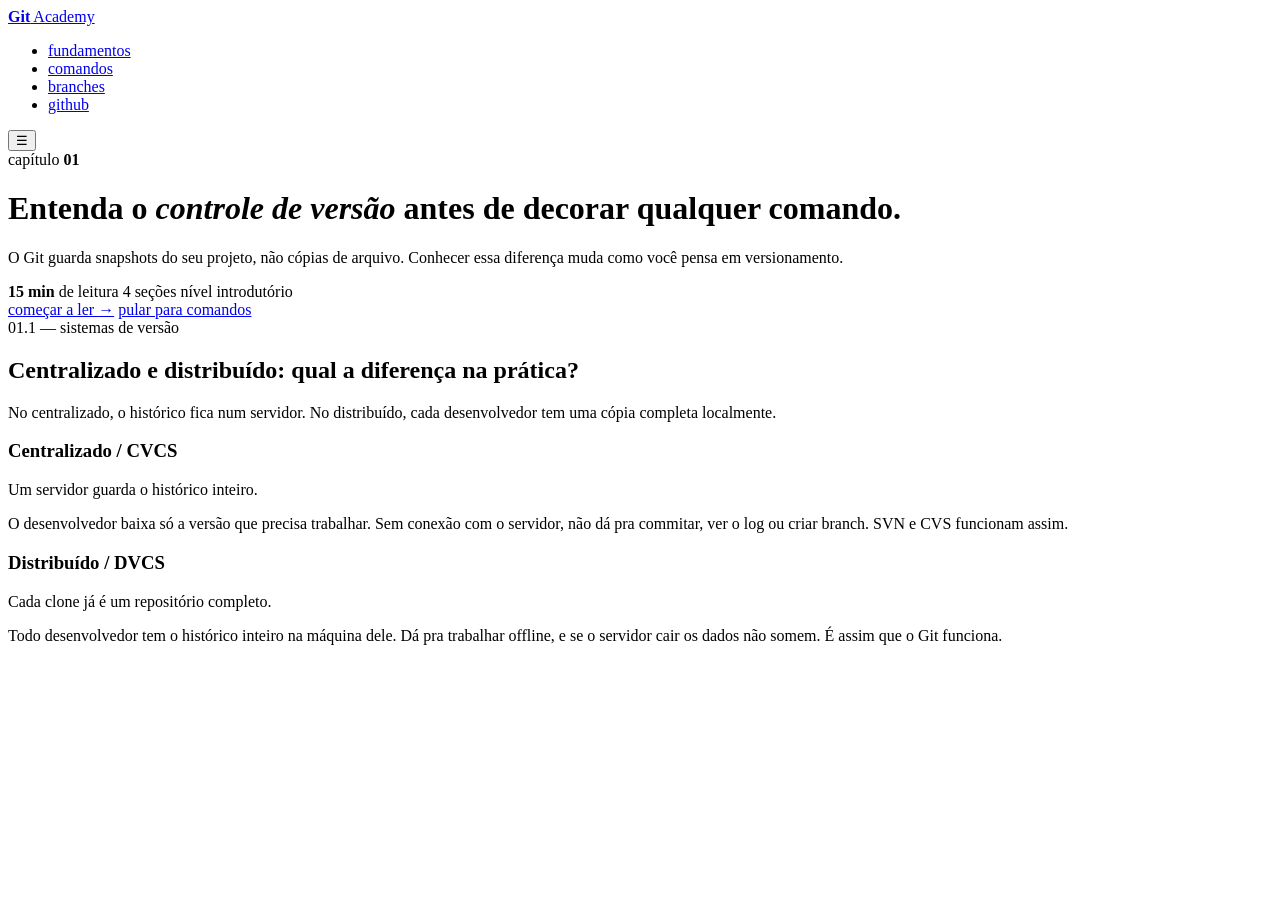
==== index.html @ 359905e3 "feat: adiciona seção de sistemas de versionamento (CVCS e DVCS)" ====
<!DOCTYPE html>
<html lang="pt-BR">

<head>
  <meta charset="UTF-8" />
  <meta name="viewport" content="width=device-width, initial-scale=1.0" />
  <title>Git Academy — 01 / Fundamentos do controle de versão</title>
  <meta name="description"
    content="Material de estudo sobre Git: arquitetura local, histórico e instalação. Projeto acadêmico de Engenharia de Software." />
  <link rel="stylesheet" href="style.css" />
  <link rel="shortcut icon" href="git-icon-logo-png-transparent.png" type="image/x-icon">
</head>

<body>

  <nav class="navbar">
    <div class="nav-inner">
      <a href="index.html" class="nav-brand">
        <span class="dot"></span>
        <span><b>Git</b> Academy</span>
      </a>
      <ul class="nav-links">
        <li><a href="index.html" data-num="01" class="active">fundamentos</a></li>
        <li><a href="comandos.html" data-num="02">comandos</a></li>
        <li><a href="branch.html" data-num="03">branches</a></li>
        <li><a href="github.html" data-num="04">github</a></li>
      </ul>
      <div class="nav-actions">
        <button class="nav-toggle" title="Menu">
          <span>☰</span>
        </button>
      </div>
    </div>
  </nav>

  <header class="hero">
    <div class="container">
      <div class="hero-grid">
        <div class="hero-num">
          capítulo
          <b>01</b>
        </div>
        <div class="hero-content reveal">
          <h1>Entenda o <em>controle de versão</em> antes de decorar qualquer comando.</h1>
          <p class="lead">O Git guarda snapshots do seu projeto, não cópias de arquivo. Conhecer essa diferença muda
            como você pensa em versionamento.</p>
          <div class="hero-meta">
            <span><b>15 min</b> de leitura</span>
            <span>4 seções</span>
            <span>nível introdutório</span>
          </div>
          <div class="actions">
            <a href="#vcs" class="btn primary">começar a ler <span class="arrow">→</span></a>
            <a href="comandos.html" class="btn ghost">pular para comandos</a>
          </div>
        </div>
      </div>
    </div>
  </header>
  <section id="vcs" class="reveal">
    <div class="container">
      <span class="section-label">01.1 — sistemas de versão</span>
      <h2>Centralizado e distribuído: qual a diferença na prática?</h2>
      <p class="sub">No centralizado, o histórico fica num servidor. No distribuído, cada desenvolvedor tem uma cópia
        completa localmente.</p>

      <div class="split">
        <div>
          <h3>Centralizado / CVCS</h3>
          <p class="big">Um servidor guarda o histórico inteiro.</p>
          <p>O desenvolvedor baixa só a versão que precisa trabalhar. Sem conexão com o servidor, não dá pra commitar,
            ver o log ou criar branch. SVN e CVS funcionam assim.</p>
        </div>
        <div class="winner">
          <h3>Distribuído / DVCS</h3>
          <p class="big">Cada clone já é um repositório completo.</p>
          <p>Todo desenvolvedor tem o histórico inteiro na máquina dele. Dá pra trabalhar offline, e se o servidor cair
            os dados não somem. É assim que o Git funciona.</p>
        </div>
      </div>
    </div>
  </section>

  <script src="main.js"></script>
</body>

</html>
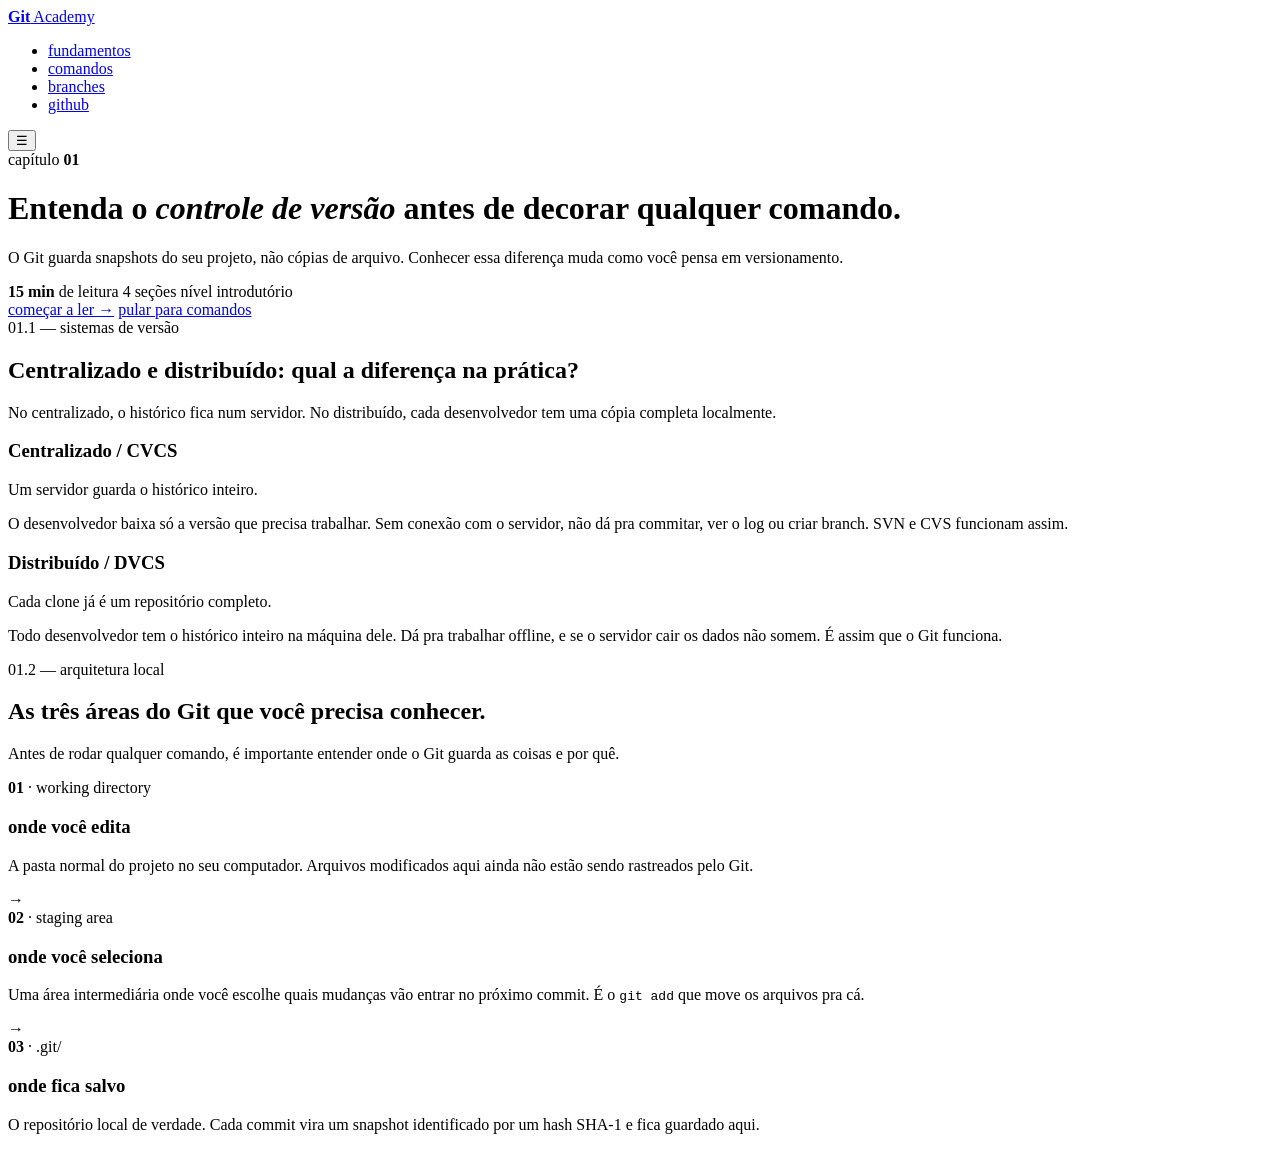
==== commit 89a7638f: "feat: adiciona seção das três áreas do Git" ====
--- a/index.html
+++ b/index.html
@@ -80,6 +80,36 @@
       </div>
     </div>
   </section>
+  <section id="areas" class="reveal">
+    <div class="container">
+      <span class="section-label">01.2 — arquitetura local</span>
+      <h2>As três áreas do Git que você precisa conhecer.</h2>
+      <p class="sub">Antes de rodar qualquer comando, é importante entender onde o Git guarda as coisas e por quê.</p>
+
+      <div class="stages">
+        <div class="stage">
+          <div class="stage-num"><b>01</b> · working directory</div>
+          <h3>onde você edita</h3>
+          <p>A pasta normal do projeto no seu computador. Arquivos modificados aqui ainda não estão sendo rastreados
+            pelo Git.</p>
+          <div class="arrow-r">→</div>
+        </div>
+        <div class="stage">
+          <div class="stage-num"><b>02</b> · staging area</div>
+          <h3>onde você seleciona</h3>
+          <p>Uma área intermediária onde você escolhe quais mudanças vão entrar no próximo commit. É o
+            <code>git add</code> que move os arquivos pra cá.</p>
+          <div class="arrow-r">→</div>
+        </div>
+        <div class="stage">
+          <div class="stage-num"><b>03</b> · .git/</div>
+          <h3>onde fica salvo</h3>
+          <p>O repositório local de verdade. Cada commit vira um snapshot identificado por um hash SHA-1 e fica
+            guardado aqui.</p>
+        </div>
+      </div>
+    </div>
+  </section>
 
   <script src="main.js"></script>
 </body>
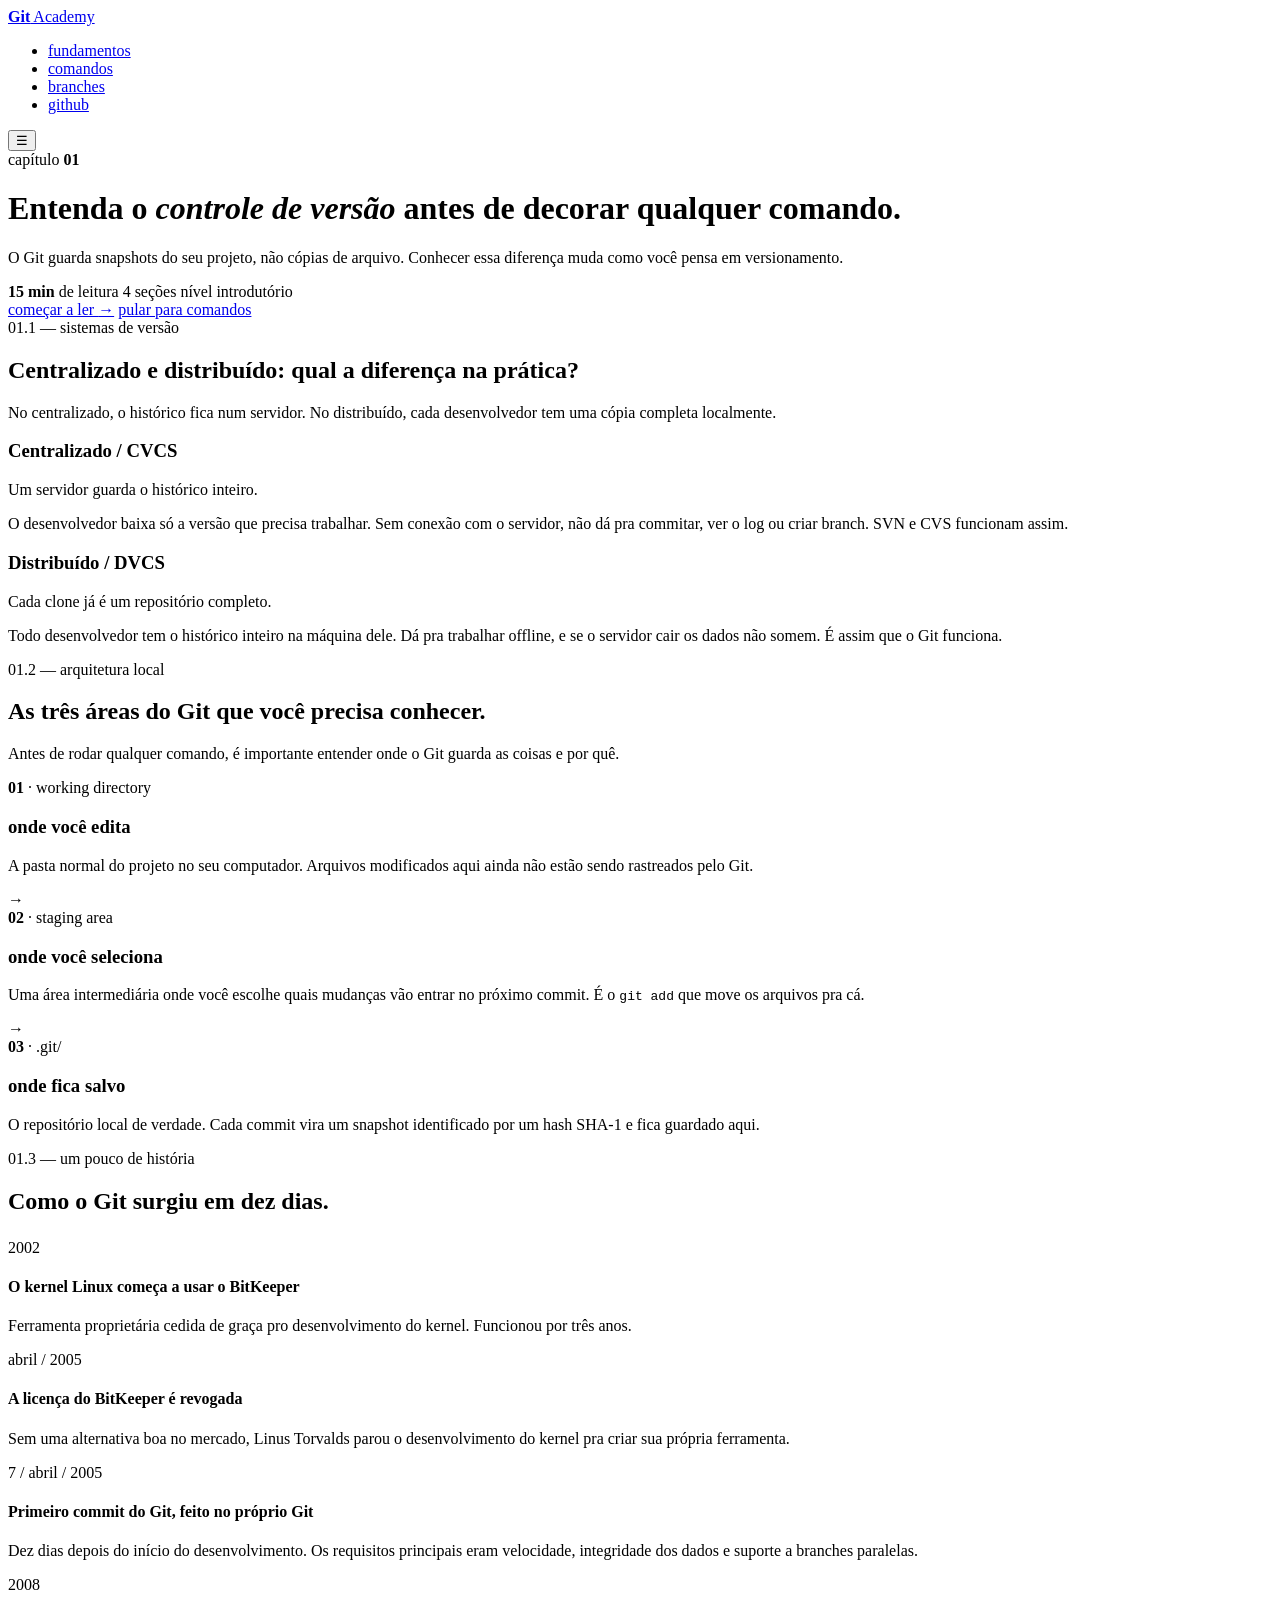
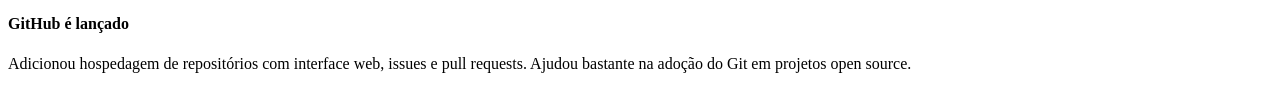
==== commit 2dc6c328: "feat: adiciona timeline histórica do Git" ====
--- a/index.html
+++ b/index.html
@@ -110,6 +110,38 @@
       </div>
     </div>
   </section>
+  <section id="historia" class="reveal">
+    <div class="container">
+      <span class="section-label">01.3 — um pouco de história</span>
+      <h2>Como o Git surgiu em dez dias.</h2>
+
+      <div class="timeline" style="margin-top: 24px;">
+        <div class="t-item">
+          <span class="t-year">2002</span>
+          <h4>O kernel Linux começa a usar o BitKeeper</h4>
+          <p>Ferramenta proprietária cedida de graça pro desenvolvimento do kernel. Funcionou por três anos.</p>
+        </div>
+        <div class="t-item">
+          <span class="t-year">abril / 2005</span>
+          <h4>A licença do BitKeeper é revogada</h4>
+          <p>Sem uma alternativa boa no mercado, Linus Torvalds parou o desenvolvimento do kernel pra criar sua própria
+            ferramenta.</p>
+        </div>
+        <div class="t-item">
+          <span class="t-year">7 / abril / 2005</span>
+          <h4>Primeiro commit do Git, feito no próprio Git</h4>
+          <p>Dez dias depois do início do desenvolvimento. Os requisitos principais eram velocidade, integridade dos
+            dados e suporte a branches paralelas.</p>
+        </div>
+        <div class="t-item">
+          <span class="t-year">2008</span>
+          <h4>GitHub é lançado</h4>
+          <p>Adicionou hospedagem de repositórios com interface web, issues e pull requests. Ajudou bastante na adoção
+            do Git em projetos open source.</p>
+        </div>
+      </div>
+    </div>
+  </section>
 
   <script src="main.js"></script>
 </body>
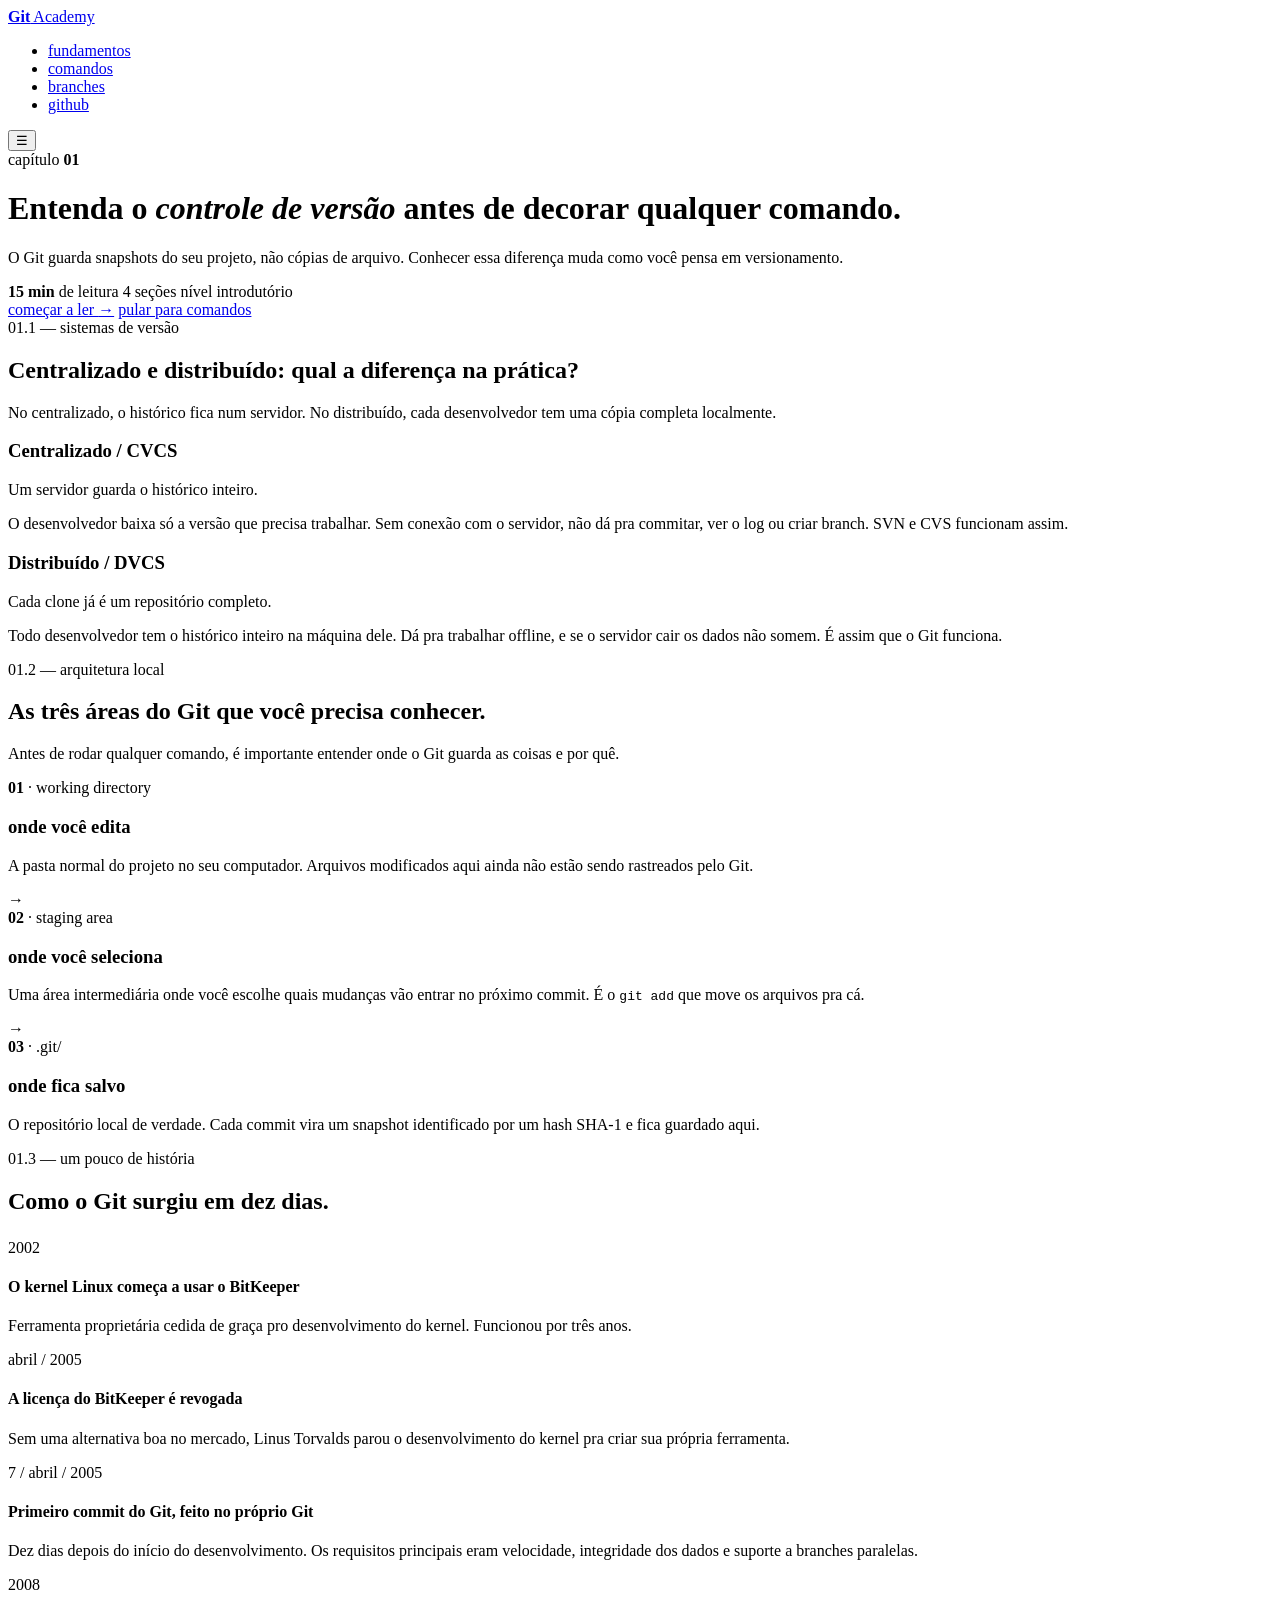
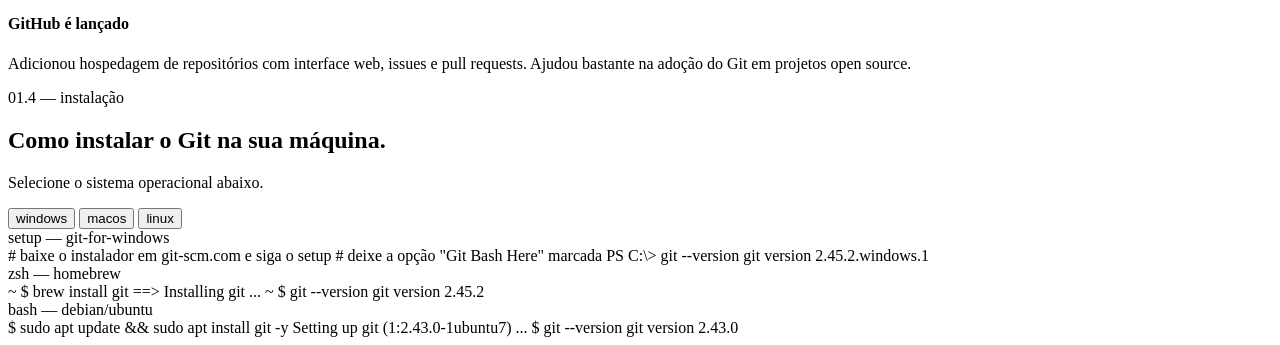
==== commit 66fbb143: "feat: adiciona seção de instalação por sistema operacional" ====
--- a/index.html
+++ b/index.html
@@ -142,6 +142,56 @@
       </div>
     </div>
   </section>
+  <section id="instalar" class="reveal">
+    <div class="container">
+      <span class="section-label">01.4 — instalação</span>
+      <h2>Como instalar o Git na sua máquina.</h2>
+      <p class="sub">Selecione o sistema operacional abaixo.</p>
+
+      <div class="tabs">
+        <button class="tab-btn active" data-tab="win">windows</button>
+        <button class="tab-btn" data-tab="mac">macos</button>
+        <button class="tab-btn" data-tab="linux">linux</button>
+      </div>
+
+      <div class="tab-panel active" id="win">
+        <div class="terminal">
+          <div class="terminal-bar"><span class="d"></span><span class="d"></span><span class="d"></span><span
+              class="name">setup — git-for-windows</span></div>
+          <div class="terminal-body">
+            <span class="out"># baixe o instalador em git-scm.com e siga o setup</span>
+            <span class="out"># deixe a opção "Git Bash Here" marcada</span>
+            <span class="prompt">PS C:\&gt;</span> <span class="cmd">git --version</span>
+            <span class="out">git version 2.45.2.windows.1</span>
+          </div>
+        </div>
+      </div>
+      <div class="tab-panel" id="mac">
+        <div class="terminal">
+          <div class="terminal-bar"><span class="d"></span><span class="d"></span><span class="d"></span><span
+              class="name">zsh — homebrew</span></div>
+          <div class="terminal-body">
+            <span class="prompt">~ $</span> <span class="cmd">brew install git</span>
+            <span class="out">==&gt; Installing git ...</span>
+            <span class="prompt">~ $</span> <span class="cmd">git --version</span>
+            <span class="out">git version 2.45.2</span>
+          </div>
+        </div>
+      </div>
+      <div class="tab-panel" id="linux">
+        <div class="terminal">
+          <div class="terminal-bar"><span class="d"></span><span class="d"></span><span class="d"></span><span
+              class="name">bash — debian/ubuntu</span></div>
+          <div class="terminal-body">
+            <span class="prompt">$</span> <span class="cmd">sudo apt update &amp;&amp; sudo apt install git -y</span>
+            <span class="out">Setting up git (1:2.43.0-1ubuntu7) ...</span>
+            <span class="prompt">$</span> <span class="cmd">git --version</span>
+            <span class="out">git version 2.43.0</span>
+          </div>
+        </div>
+      </div>
+    </div>
+  </section>
 
   <script src="main.js"></script>
 </body>
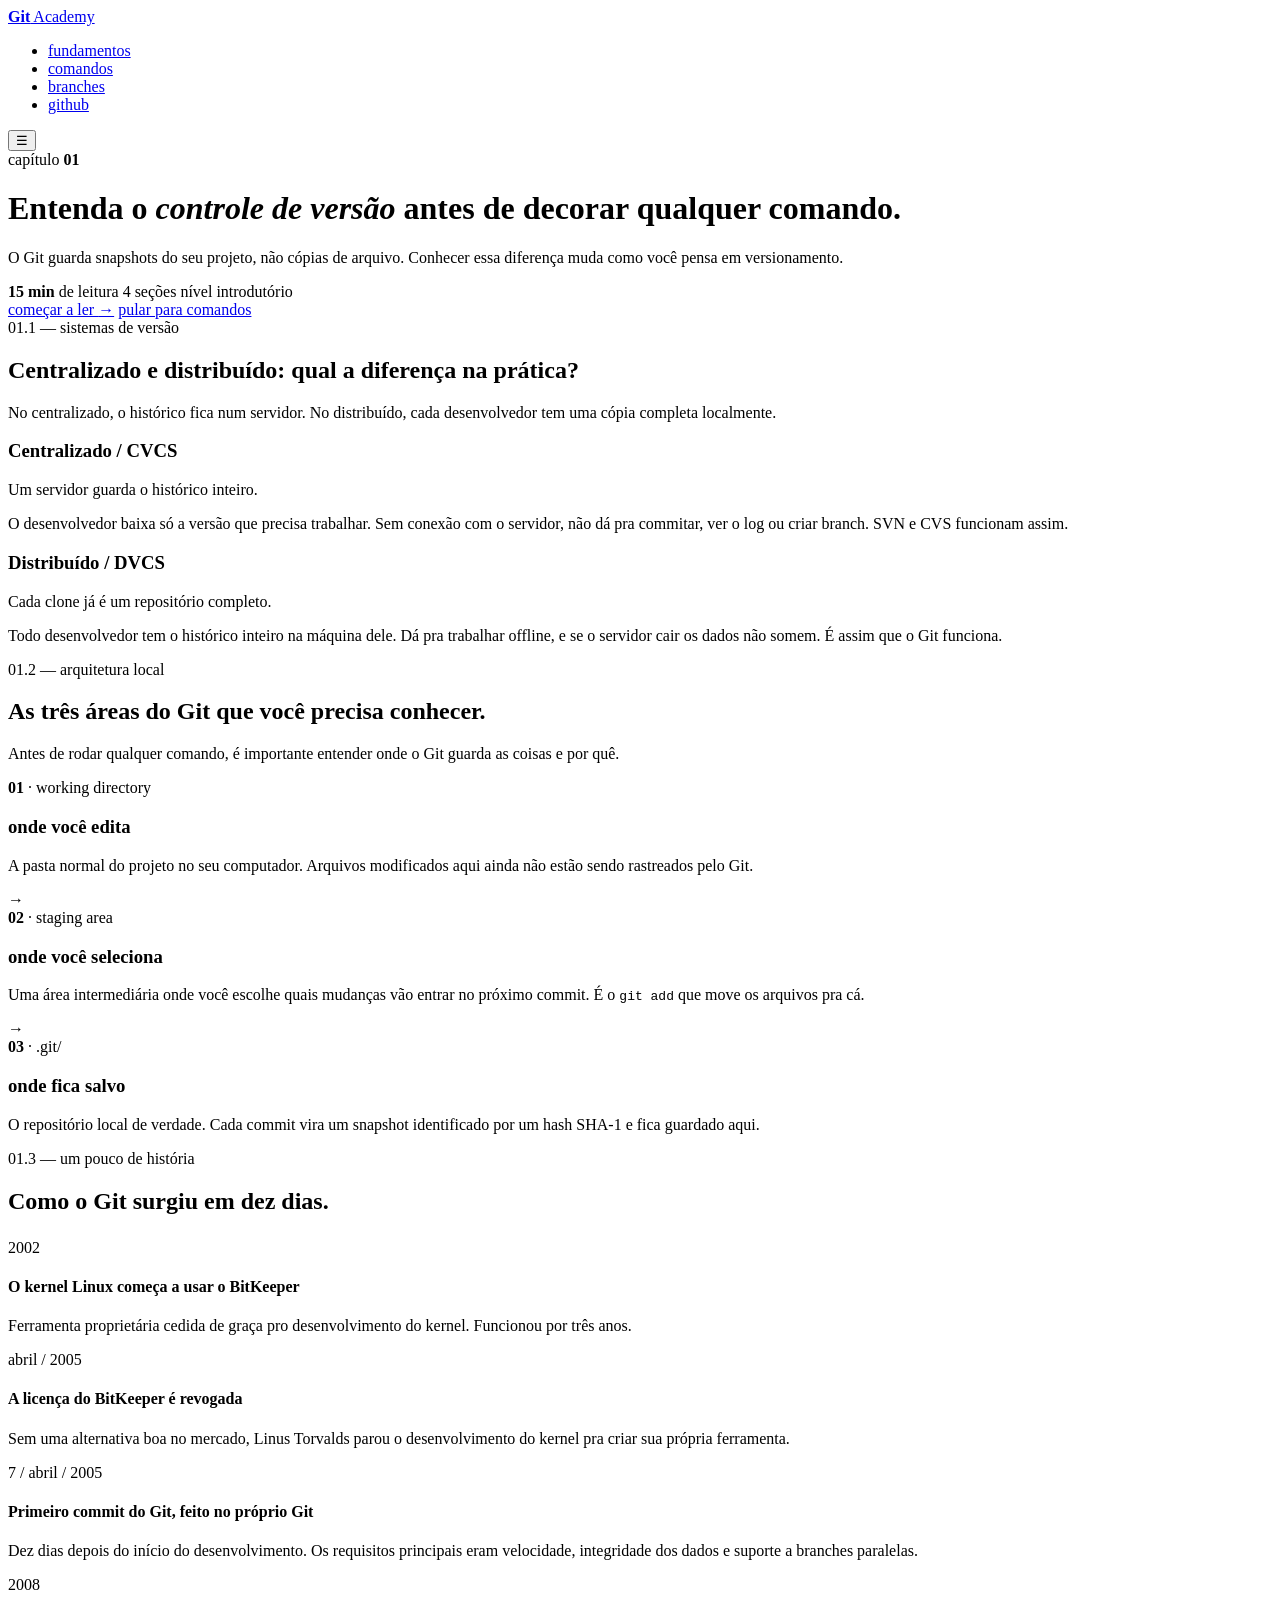
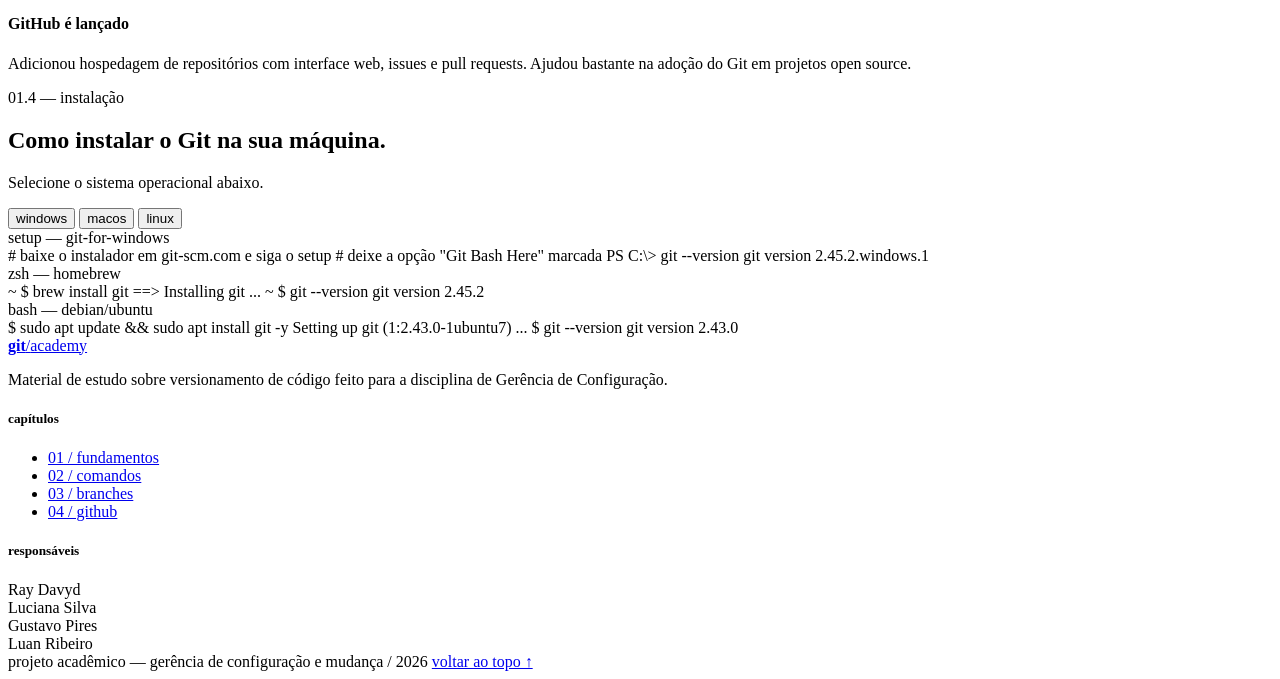
==== commit b177ed2e: "feat: adiciona footer com membros da equipe" ====
--- a/index.html
+++ b/index.html
@@ -192,6 +192,41 @@
       </div>
     </div>
   </section>
+  <footer class="footer">
+    <div class="container">
+      <div class="footer-top">
+        <div>
+          <a href="index.html" class="nav-brand" style="margin-bottom: 16px;">
+            <span class="dot"></span>
+            <span><b>git</b><span class="slash">/</span>academy</span>
+          </a>
+          <p>Material de estudo sobre versionamento de código feito para a disciplina de Gerência de Configuração.</p>
+        </div>
+        <div>
+          <h5>capítulos</h5>
+          <ul>
+            <li><a href="index.html">01 / fundamentos</a></li>
+            <li><a href="comandos.html">02 / comandos</a></li>
+            <li><a href="branch.html">03 / branches</a></li>
+            <li><a href="github.html">04 / github</a></li>
+          </ul>
+        </div>
+        <div>
+          <h5>responsáveis</h5>
+          <div class="team-list">
+            <div class="team-row"><span></span><span>Ray Davyd</span></div>
+            <div class="team-row"><span></span><span>Luciana Silva</span></div>
+            <div class="team-row"><span></span><span>Gustavo Pires</span></div>
+            <div class="team-row"><span></span><span>Luan Ribeiro</span></div>
+          </div>
+        </div>
+      </div>
+      <div class="footer-bottom">
+        <span>projeto acadêmico — gerência de configuração e mudança / 2026</span>
+        <a href="#top" onclick="window.scrollTo({top:0,behavior:'smooth'});return false;">voltar ao topo ↑</a>
+      </div>
+    </div>
+  </footer>
 
   <script src="main.js"></script>
 </body>
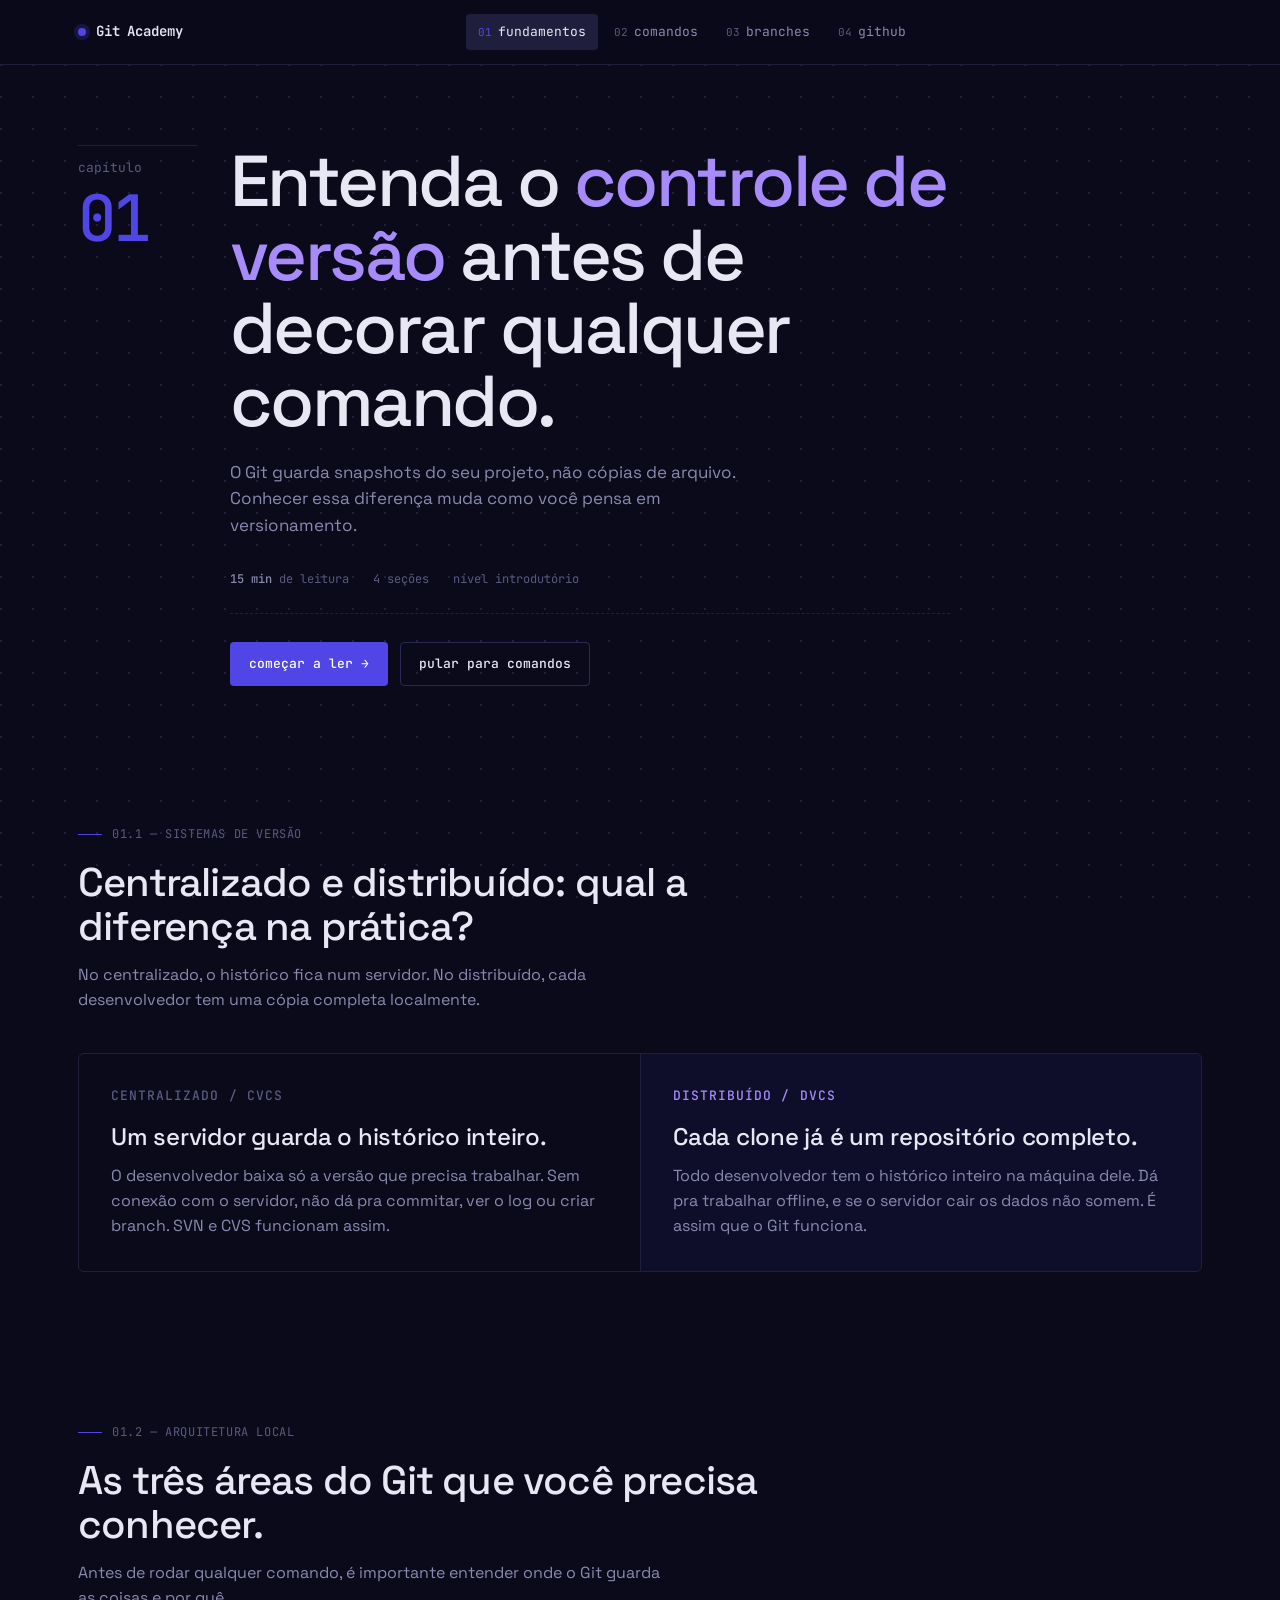
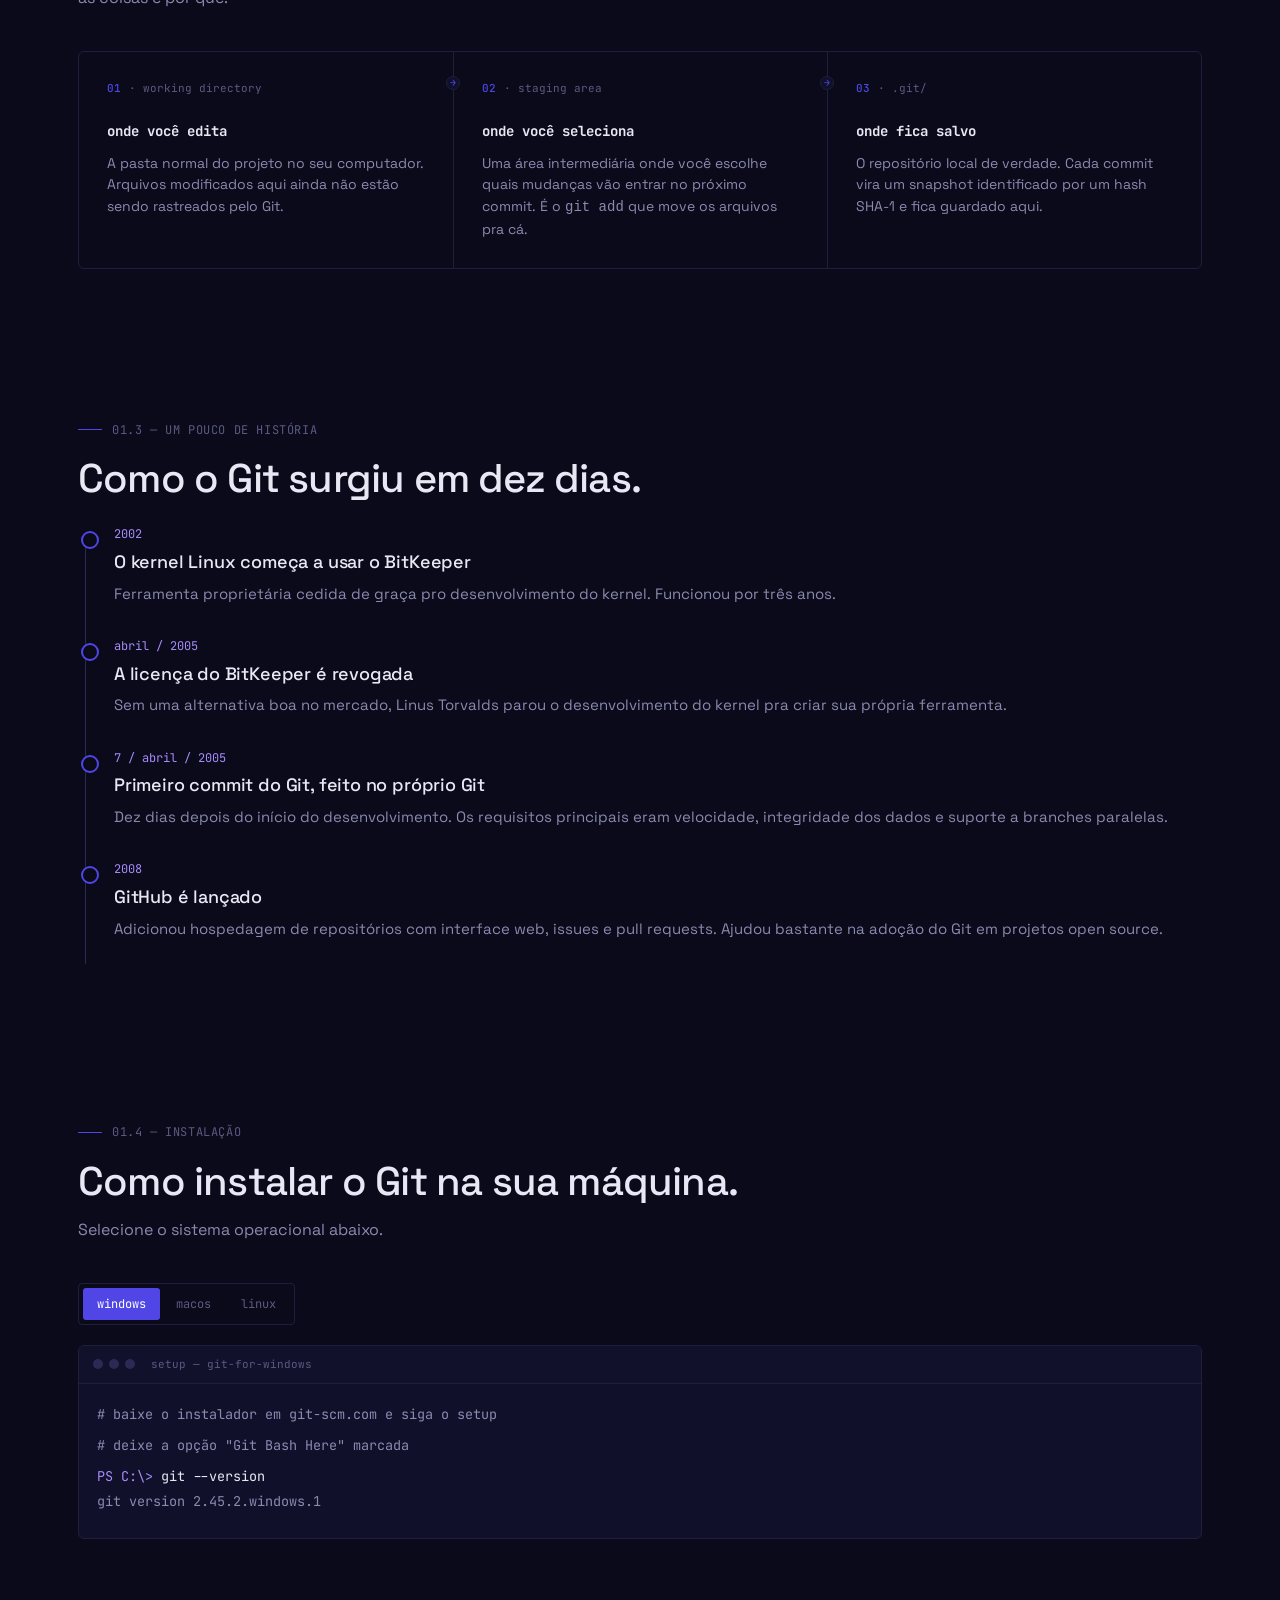
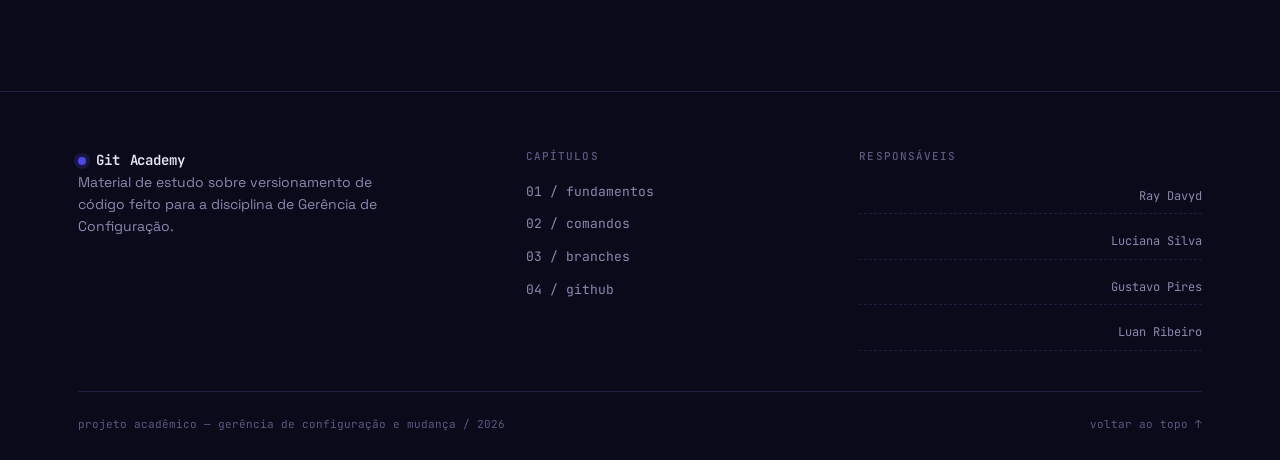
==== commit 341d1254: "Fix: correcao de textos, retirada de estilos e correcao do menu" ====
--- a/index.html
+++ b/index.html
@@ -98,7 +98,8 @@
           <div class="stage-num"><b>02</b> · staging area</div>
           <h3>onde você seleciona</h3>
           <p>Uma área intermediária onde você escolhe quais mudanças vão entrar no próximo commit. É o
-            <code>git add</code> que move os arquivos pra cá.</p>
+            <code>git add</code> que move os arquivos pra cá.
+          </p>
           <div class="arrow-r">→</div>
         </div>
         <div class="stage">
@@ -196,9 +197,8 @@
     <div class="container">
       <div class="footer-top">
         <div>
-          <a href="index.html" class="nav-brand" style="margin-bottom: 16px;">
-            <span class="dot"></span>
-            <span><b>git</b><span class="slash">/</span>academy</span>
+          <a href="index.html" class="nav-brand">
+            <span class="dot"></span><span><b>Git</b></span>Academy</span>
           </a>
           <p>Material de estudo sobre versionamento de código feito para a disciplina de Gerência de Configuração.</p>
         </div>
--- a/style.css
+++ b/style.css
@@ -0,0 +1,984 @@
+@import url('https://fonts.googleapis.com/css2?family=Space+Grotesk:wght@400;500;600;700&family=JetBrains+Mono:wght@400;500;600&display=swap');
+
+:root {
+  --bg: #0a0a1a;
+  --bg-elev: #10102a;
+  --line: #1f1f3d;
+  --line-strong: #2a2a55;
+  --text: #e8e8f4;
+  --text-dim: #8a8ab0;
+  --text-mute: #5a5a82;
+  --indigo: #4f46e5;
+  --indigo-soft: #6366f1;
+  --violet: #a78bfa;
+  --ok: #4ade80;
+
+  --font-display: 'Space Grotesk', system-ui, sans-serif;
+  --font-mono: 'JetBrains Mono', ui-monospace, monospace;
+
+  --maxw: 1180px;
+  --radius: 6px;
+}
+
+* {
+  box-sizing: border-box;
+  margin: 0;
+  padding: 0;
+}
+
+html {
+  scroll-behavior: smooth;
+}
+
+body {
+  font-family: var(--font-display);
+  background: var(--bg);
+  color: var(--text);
+  line-height: 1.55;
+  font-size: 16px;
+  -webkit-font-smoothing: antialiased;
+  background-image: radial-gradient(circle at 1px 1px, var(--line) 1px, transparent 0);
+  background-size: 32px 32px;
+  background-attachment: fixed;
+}
+
+::selection {
+  background: var(--indigo);
+  color: #fff;
+}
+
+a {
+  color: inherit;
+  text-decoration: none;
+}
+
+.container {
+  max-width: var(--maxw);
+  margin: 0 auto;
+  padding: 0 28px;
+}
+
+/* Nav */
+.navbar {
+  position: sticky;
+  top: 0;
+  z-index: 50;
+  background: color-mix(in oklab, var(--bg) 85%, transparent);
+  backdrop-filter: blur(14px);
+  border-bottom: 1px solid var(--line);
+}
+
+.nav-inner {
+  max-width: var(--maxw);
+  margin: 0 auto;
+  padding: 14px 28px;
+  display: flex;
+  align-items: center;
+  justify-content: space-between;
+  gap: 24px;
+}
+
+.nav-brand {
+  display: inline-flex;
+  align-items: center;
+  gap: 10px;
+  font-family: var(--font-mono);
+  font-weight: 600;
+  font-size: 14px;
+  letter-spacing: -0.01em;
+}
+
+.nav-brand .dot {
+  width: 8px;
+  height: 8px;
+  border-radius: 50%;
+  background: var(--indigo);
+  box-shadow: 0 0 0 4px color-mix(in oklab, var(--indigo) 20%, transparent);
+}
+
+.nav-brand .slash {
+  color: var(--text-mute);
+}
+
+.nav-brand b {
+  color: var(--text);
+  font-weight: 600;
+}
+
+.nav-links {
+  display: flex;
+  gap: 4px;
+  list-style: none;
+}
+
+.nav-links a {
+  font-family: var(--font-mono);
+  font-size: 13px;
+  color: var(--text-dim);
+  padding: 8px 12px;
+  border-radius: 4px;
+  transition: color .15s, background .15s;
+  display: inline-flex;
+  align-items: center;
+  gap: 6px;
+}
+
+.nav-links a::before {
+  content: attr(data-num);
+  color: var(--text-mute);
+  font-size: 11px;
+}
+
+.nav-links a:hover {
+  color: var(--text);
+}
+
+.nav-links a.active {
+  color: var(--text);
+  background: var(--line);
+}
+
+.nav-links a.active::before {
+  color: var(--indigo);
+}
+
+.nav-actions {
+  display: flex;
+  gap: 8px;
+  align-items: center;
+}
+
+.nav-toggle {
+  background: transparent;
+  border: 1px solid var(--line);
+  color: var(--text-dim);
+  width: 34px;
+  height: 34px;
+  border-radius: 4px;
+  cursor: pointer;
+  display: none;
+  align-items: center;
+  justify-content: center;
+  font-size: 16px;
+  transition: border-color .15s, color .15s;
+}
+
+.nav-toggle:hover {
+  color: var(--text);
+  border-color: var(--line-strong);
+}
+
+/* Hero */
+.hero {
+  padding: 80px 0 60px;
+  position: relative;
+  overflow: hidden;
+}
+
+.hero-grid {
+  display: grid;
+  grid-template-columns: 120px 1fr;
+  gap: 32px;
+  align-items: start;
+}
+
+.hero-num {
+  font-family: var(--font-mono);
+  font-size: 13px;
+  color: var(--text-mute);
+  padding-top: 12px;
+  border-top: 1px solid var(--line);
+}
+
+.hero-num b {
+  color: var(--indigo);
+  font-weight: 500;
+  display: block;
+  font-size: 64px;
+  line-height: 1;
+  margin-top: 8px;
+  letter-spacing: -0.04em;
+}
+
+.hero-content {
+  max-width: 720px;
+}
+
+.hero h1 {
+  font-size: clamp(40px, 6vw, 72px);
+  line-height: 1.02;
+  font-weight: 500;
+  letter-spacing: -0.035em;
+  margin-bottom: 20px;
+}
+
+.hero h1 em {
+  font-style: normal;
+  color: var(--violet);
+  position: relative;
+}
+
+.hero h1 em::after {
+  content: '';
+  position: absolute;
+  left: 0;
+  right: 0;
+  bottom: 4px;
+  height: 8px;
+  background: color-mix(in oklab, var(--indigo) 35%, transparent);
+  z-index: -1;
+}
+
+.hero .lead {
+  font-size: 17px;
+  color: var(--text-dim);
+  max-width: 560px;
+  margin-bottom: 32px;
+}
+
+.hero-meta {
+  display: flex;
+  gap: 24px;
+  flex-wrap: wrap;
+  font-family: var(--font-mono);
+  font-size: 12px;
+  color: var(--text-mute);
+  margin-bottom: 28px;
+  padding-bottom: 24px;
+  border-bottom: 1px dashed var(--line);
+}
+
+.hero-meta span b {
+  color: var(--text-dim);
+  font-weight: 500;
+}
+
+.actions {
+  display: flex;
+  gap: 12px;
+  flex-wrap: wrap;
+}
+
+.btn {
+  display: inline-flex;
+  align-items: center;
+  gap: 8px;
+  padding: 11px 18px;
+  border-radius: 4px;
+  font-family: var(--font-mono);
+  font-size: 13px;
+  font-weight: 500;
+  cursor: pointer;
+  border: 1px solid transparent;
+  transition: transform .15s, background .15s, border-color .15s;
+}
+
+.btn.primary {
+  background: var(--indigo);
+  color: #fff;
+}
+
+.btn.primary:hover {
+  background: var(--indigo-soft);
+  transform: translateY(-1px);
+}
+
+.btn.ghost {
+  background: transparent;
+  border-color: var(--line-strong);
+  color: var(--text);
+}
+
+.btn.ghost:hover {
+  border-color: var(--violet);
+  color: var(--violet);
+}
+
+.btn .arrow {
+  transition: transform .15s;
+}
+
+.btn:hover .arrow {
+  transform: translateX(3px);
+}
+
+/* Sections */
+section {
+  padding: 72px 0;
+  position: relative;
+}
+
+.section-label {
+  display: inline-flex;
+  align-items: center;
+  gap: 10px;
+  font-family: var(--font-mono);
+  font-size: 12px;
+  color: var(--text-mute);
+  margin-bottom: 18px;
+  text-transform: uppercase;
+  letter-spacing: 0.05em;
+}
+
+.section-label::before {
+  content: '';
+  width: 24px;
+  height: 1px;
+  background: var(--indigo);
+}
+
+section h2 {
+  font-size: clamp(28px, 3.6vw, 40px);
+  line-height: 1.1;
+  font-weight: 500;
+  letter-spacing: -0.02em;
+  max-width: 720px;
+  margin-bottom: 14px;
+}
+
+section .sub {
+  color: var(--text-dim);
+  max-width: 600px;
+  font-size: 16px;
+  margin-bottom: 40px;
+}
+
+/* Split */
+.split {
+  display: grid;
+  grid-template-columns: 1fr 1fr;
+  border: 1px solid var(--line);
+  border-radius: var(--radius);
+  overflow: hidden;
+}
+
+.split > div {
+  padding: 32px;
+}
+
+.split > div + div {
+  border-left: 1px solid var(--line);
+}
+
+.split h3 {
+  font-family: var(--font-mono);
+  font-size: 13px;
+  font-weight: 500;
+  color: var(--text-mute);
+  text-transform: uppercase;
+  letter-spacing: 0.08em;
+  margin-bottom: 16px;
+}
+
+.split p {
+  color: var(--text-dim);
+}
+
+.split .big {
+  font-size: 24px;
+  line-height: 1.25;
+  color: var(--text);
+  margin-bottom: 12px;
+  font-weight: 500;
+  letter-spacing: -0.01em;
+}
+
+.split .winner {
+  background: color-mix(in oklab, var(--indigo) 8%, transparent);
+}
+
+.split .winner h3 {
+  color: var(--violet);
+}
+
+/* Stages */
+.stages {
+  display: grid;
+  grid-template-columns: repeat(3, 1fr);
+  border: 1px solid var(--line);
+  border-radius: var(--radius);
+}
+
+.stage {
+  padding: 28px;
+  position: relative;
+}
+
+.stage + .stage {
+  border-left: 1px solid var(--line);
+}
+
+.stage-num {
+  font-family: var(--font-mono);
+  font-size: 11px;
+  color: var(--text-mute);
+  margin-bottom: 24px;
+  display: flex;
+  align-items: center;
+  gap: 8px;
+}
+
+.stage-num b {
+  color: var(--indigo);
+  font-weight: 500;
+}
+
+.stage h3 {
+  font-family: var(--font-mono);
+  font-size: 14px;
+  margin-bottom: 10px;
+  color: var(--text);
+}
+
+.stage p {
+  color: var(--text-dim);
+  font-size: 14px;
+}
+
+.stage .arrow-r {
+  position: absolute;
+  right: -7px;
+  top: 24px;
+  width: 14px;
+  height: 14px;
+  background: var(--bg-elev);
+  border: 1px solid var(--line);
+  border-radius: 50%;
+  display: flex;
+  align-items: center;
+  justify-content: center;
+  color: var(--indigo);
+  font-family: var(--font-mono);
+  font-size: 10px;
+  z-index: 2;
+}
+
+.stage:last-child .arrow-r {
+  display: none;
+}
+
+/* Timeline */
+.timeline {
+  position: relative;
+  padding-left: 32px;
+}
+
+.timeline::before {
+  content: '';
+  position: absolute;
+  left: 7px;
+  top: 8px;
+  bottom: 8px;
+  width: 1px;
+  background: var(--line-strong);
+}
+
+.t-item {
+  position: relative;
+  padding-bottom: 32px;
+  padding-left: 4px;
+}
+
+.t-item::before {
+  content: '';
+  position: absolute;
+  left: -29px;
+  top: 6px;
+  width: 14px;
+  height: 14px;
+  border-radius: 50%;
+  background: var(--bg);
+  border: 2px solid var(--indigo);
+}
+
+.t-year {
+  font-family: var(--font-mono);
+  font-size: 12px;
+  color: var(--violet);
+  display: block;
+  margin-bottom: 4px;
+}
+
+.t-item h4 {
+  font-size: 18px;
+  font-weight: 500;
+  margin-bottom: 6px;
+  letter-spacing: -0.01em;
+}
+
+.t-item p {
+  color: var(--text-dim);
+  font-size: 15px;
+}
+
+/* Tabs */
+.tabs {
+  display: inline-flex;
+  border: 1px solid var(--line);
+  border-radius: 4px;
+  padding: 4px;
+  margin-bottom: 20px;
+  gap: 2px;
+}
+
+.tab-btn {
+  background: transparent;
+  border: none;
+  color: var(--text-mute);
+  font-family: var(--font-mono);
+  font-size: 12px;
+  padding: 8px 14px;
+  cursor: pointer;
+  border-radius: 3px;
+  transition: color .15s, background .15s;
+}
+
+.tab-btn:hover {
+  color: var(--text);
+}
+
+.tab-btn.active {
+  background: var(--indigo);
+  color: #fff;
+}
+
+.tab-panel {
+  display: none;
+}
+
+.tab-panel.active {
+  display: block;
+}
+
+/* Terminal */
+.terminal {
+  border: 1px solid var(--line);
+  border-radius: var(--radius);
+  overflow: hidden;
+  background: var(--bg-elev);
+  font-family: var(--font-mono);
+  font-size: 13.5px;
+}
+
+.terminal-bar {
+  display: flex;
+  align-items: center;
+  gap: 6px;
+  padding: 10px 14px;
+  border-bottom: 1px solid var(--line);
+  background: color-mix(in oklab, var(--bg-elev) 90%, var(--line));
+}
+
+.terminal-bar .d {
+  width: 10px;
+  height: 10px;
+  border-radius: 50%;
+  background: var(--line-strong);
+}
+
+.terminal-bar .name {
+  margin-left: 10px;
+  font-size: 11px;
+  color: var(--text-mute);
+}
+
+.terminal-body {
+  padding: 16px 18px;
+}
+
+.terminal-body .prompt {
+  color: var(--violet);
+}
+
+.terminal-body .cmd {
+  color: var(--text);
+}
+
+.terminal-body .out {
+  color: var(--text-dim);
+  display: block;
+  margin: 4px 0 10px;
+}
+
+/* Cmd cards */
+.cmd-list {
+  display: grid;
+  grid-template-columns: 1fr 1fr;
+  gap: 16px;
+}
+
+.cmd-card {
+  border: 1px solid var(--line);
+  border-radius: var(--radius);
+  padding: 22px;
+  background: var(--bg-elev);
+  position: relative;
+  transition: border-color .15s, transform .15s;
+}
+
+.cmd-card:hover {
+  border-color: var(--indigo);
+}
+
+.cmd-card .row1 {
+  display: flex;
+  align-items: center;
+  justify-content: space-between;
+  margin-bottom: 12px;
+}
+
+.cmd-card .tag {
+  font-family: var(--font-mono);
+  font-size: 10px;
+  text-transform: uppercase;
+  letter-spacing: 0.08em;
+  color: var(--violet);
+  padding: 3px 8px;
+  border: 1px solid color-mix(in oklab, var(--violet) 40%, transparent);
+  border-radius: 3px;
+}
+
+.cmd-card .copy {
+  background: transparent;
+  border: 1px solid var(--line);
+  color: var(--text-mute);
+  font-family: var(--font-mono);
+  font-size: 11px;
+  padding: 4px 10px;
+  border-radius: 3px;
+  cursor: pointer;
+  transition: all .15s;
+}
+
+.cmd-card .copy:hover {
+  color: var(--text);
+  border-color: var(--line-strong);
+}
+
+.cmd-card .copy.ok {
+  color: var(--ok);
+  border-color: color-mix(in oklab, var(--ok) 50%, transparent);
+}
+
+.cmd-card h3 {
+  font-family: var(--font-mono);
+  font-size: 18px;
+  font-weight: 500;
+  margin-bottom: 8px;
+  color: var(--text);
+}
+
+.cmd-card h3 .arg {
+  color: var(--violet);
+}
+
+.cmd-card p {
+  color: var(--text-dim);
+  font-size: 14px;
+  margin-bottom: 14px;
+}
+
+.cmd-card code.line {
+  display: block;
+  font-family: var(--font-mono);
+  font-size: 13px;
+  background: var(--bg);
+  border: 1px solid var(--line);
+  border-radius: 4px;
+  padding: 10px 12px;
+  color: var(--text);
+}
+
+.cmd-card code.line::before {
+  content: '$ ';
+  color: var(--text-mute);
+}
+
+.filter-bar {
+  display: flex;
+  gap: 4px;
+  padding: 4px;
+  border: 1px solid var(--line);
+  border-radius: 4px;
+  margin-bottom: 24px;
+  width: max-content;
+  max-width: 100%;
+  overflow-x: auto;
+}
+
+.filter-btn {
+  background: transparent;
+  border: none;
+  color: var(--text-mute);
+  font-family: var(--font-mono);
+  font-size: 12px;
+  padding: 8px 14px;
+  border-radius: 3px;
+  cursor: pointer;
+  white-space: nowrap;
+}
+
+.filter-btn:hover {
+  color: var(--text);
+}
+
+.filter-btn.active {
+  background: var(--indigo);
+  color: #fff;
+}
+
+.cmd-group {
+  display: none;
+}
+
+.cmd-group.active {
+  display: grid;
+}
+
+/* Branch diagrama */
+.branch-diagram {
+  border: 1px solid var(--line);
+  border-radius: var(--radius);
+  padding: 40px 32px;
+  background: linear-gradient(var(--bg-elev), var(--bg-elev)),
+    radial-gradient(circle at 1px 1px, var(--line) 1px, transparent 0);
+  background-size: 100% 100%, 16px 16px;
+  position: relative;
+}
+
+.branch-row {
+  position: relative;
+  display: flex;
+  align-items: center;
+  gap: 16px;
+  height: 56px;
+}
+
+.branch-row .branch-name {
+  font-family: var(--font-mono);
+  font-size: 12px;
+  color: var(--text-dim);
+  width: 100px;
+  flex-shrink: 0;
+  text-align: right;
+}
+
+.branch-row.main .branch-name { color: var(--violet); }
+.branch-row.feature .branch-name { color: var(--ok); }
+
+.branch-row .line {
+  flex: 1;
+  position: relative;
+  height: 2px;
+  background: var(--line-strong);
+  border-radius: 1px;
+}
+
+.branch-row.main .line { background: var(--indigo); }
+.branch-row.feature .line { background: color-mix(in oklab, var(--ok) 50%, var(--line)); }
+
+.commit-dot {
+  position: absolute;
+  width: 12px;
+  height: 12px;
+  border-radius: 50%;
+  background: var(--violet);
+  top: 50%;
+  transform: translate(-50%, -50%);
+  border: 2px solid var(--bg-elev);
+  box-shadow: 0 0 0 1px var(--line-strong);
+}
+
+.branch-row.feature .commit-dot { background: var(--ok); }
+
+.commit-label {
+  position: absolute;
+  top: -55px;
+  transform: translateX(-50%);
+  font-family: var(--font-mono);
+  font-size: 10px;
+  color: var(--text-mute);
+}
+
+/* Conflict */
+.conflict {
+  font-family: var(--font-mono);
+  font-size: 13px;
+  background: var(--bg);
+  border: 1px solid var(--line);
+  border-radius: 4px;
+  overflow: hidden;
+}
+
+.conflict .ln {
+  padding: 6px 14px;
+  display: flex;
+  gap: 14px;
+}
+
+.conflict .ln .n {
+  color: var(--text-mute);
+  width: 16px;
+  text-align: right;
+  flex-shrink: 0;
+}
+
+.conflict .ln.head {
+  background: color-mix(in oklab, var(--ok) 12%, transparent);
+  color: var(--ok);
+}
+
+.conflict .ln.incoming {
+  background: color-mix(in oklab, var(--indigo) 14%, transparent);
+  color: var(--violet);
+}
+
+.conflict .ln.marker { color: var(--text-mute); }
+
+/* Footer */
+.footer {
+  border-top: 1px solid var(--line);
+  padding: 56px 0 28px;
+  margin-top: 80px;
+}
+
+.footer-top {
+  display: grid;
+  grid-template-columns: 1.4fr 1fr 1.2fr;
+  gap: 48px;
+  padding-bottom: 40px;
+  border-bottom: 1px solid var(--line);
+}
+
+.footer-top h5 {
+  font-family: var(--font-mono);
+  font-size: 11px;
+  text-transform: uppercase;
+  color: var(--text-mute);
+  letter-spacing: 0.1em;
+  margin-bottom: 14px;
+  font-weight: 500;
+}
+
+.footer-top p {
+  color: var(--text-dim);
+  font-size: 14px;
+  max-width: 340px;
+}
+
+.footer-top ul {
+  list-style: none;
+  display: grid;
+  gap: 8px;
+}
+
+.footer-top ul a {
+  font-family: var(--font-mono);
+  font-size: 13px;
+  color: var(--text-dim);
+  transition: color .15s;
+}
+
+.footer-top ul a:hover { color: var(--violet); }
+
+.team-list {
+  display: grid;
+  gap: 10px;
+}
+
+.team-row {
+  display: flex;
+  justify-content: space-between;
+  font-family: var(--font-mono);
+  font-size: 12px;
+  padding: 8px 0;
+  border-bottom: 1px dashed var(--line);
+}
+
+.team-row span:first-child { color: var(--text-mute); }
+.team-row span:last-child { color: var(--text-dim); }
+
+.footer-bottom {
+  padding-top: 24px;
+  display: flex;
+  justify-content: space-between;
+  align-items: center;
+  font-family: var(--font-mono);
+  font-size: 11px;
+  color: var(--text-mute);
+  flex-wrap: wrap;
+  gap: 12px;
+}
+
+/* Reveal */
+.reveal {
+  opacity: 0;
+  transform: translateY(16px);
+  transition: opacity .6s, transform .6s;
+}
+
+.reveal.in {
+  opacity: 1;
+  transform: none;
+}
+
+/* Responsivo */
+@media (max-width: 860px) {
+  .nav-toggle {
+    display: inline-flex;
+  }
+
+  .nav-links {
+    position: absolute;
+    top: 100%;
+    left: 0;
+    right: 0;
+    flex-direction: column;
+    background: var(--bg);
+    border-bottom: 1px solid var(--line);
+    padding: 12px;
+    display: none;
+  }
+
+  .nav-links.open {
+    display: flex;
+  }
+
+  .hero-grid {
+    grid-template-columns: 1fr;
+    gap: 16px;
+  }
+
+  .hero-num b {
+    font-size: 40px;
+  }
+
+  .split,
+  .stages {
+    grid-template-columns: 1fr;
+  }
+
+  .split > div + div,
+  .stage + .stage {
+    border-left: none;
+    border-top: 1px solid var(--line);
+  }
+
+  .stage .arrow-r {
+    display: none;
+  }
+
+  .cmd-list {
+    grid-template-columns: 1fr;
+  }
+
+  .footer-top {
+    grid-template-columns: 1fr;
+    gap: 32px;
+  }
+
+  .branch-row .branch-name {
+    width: 80px;
+    font-size: 11px;
+  }
+}
